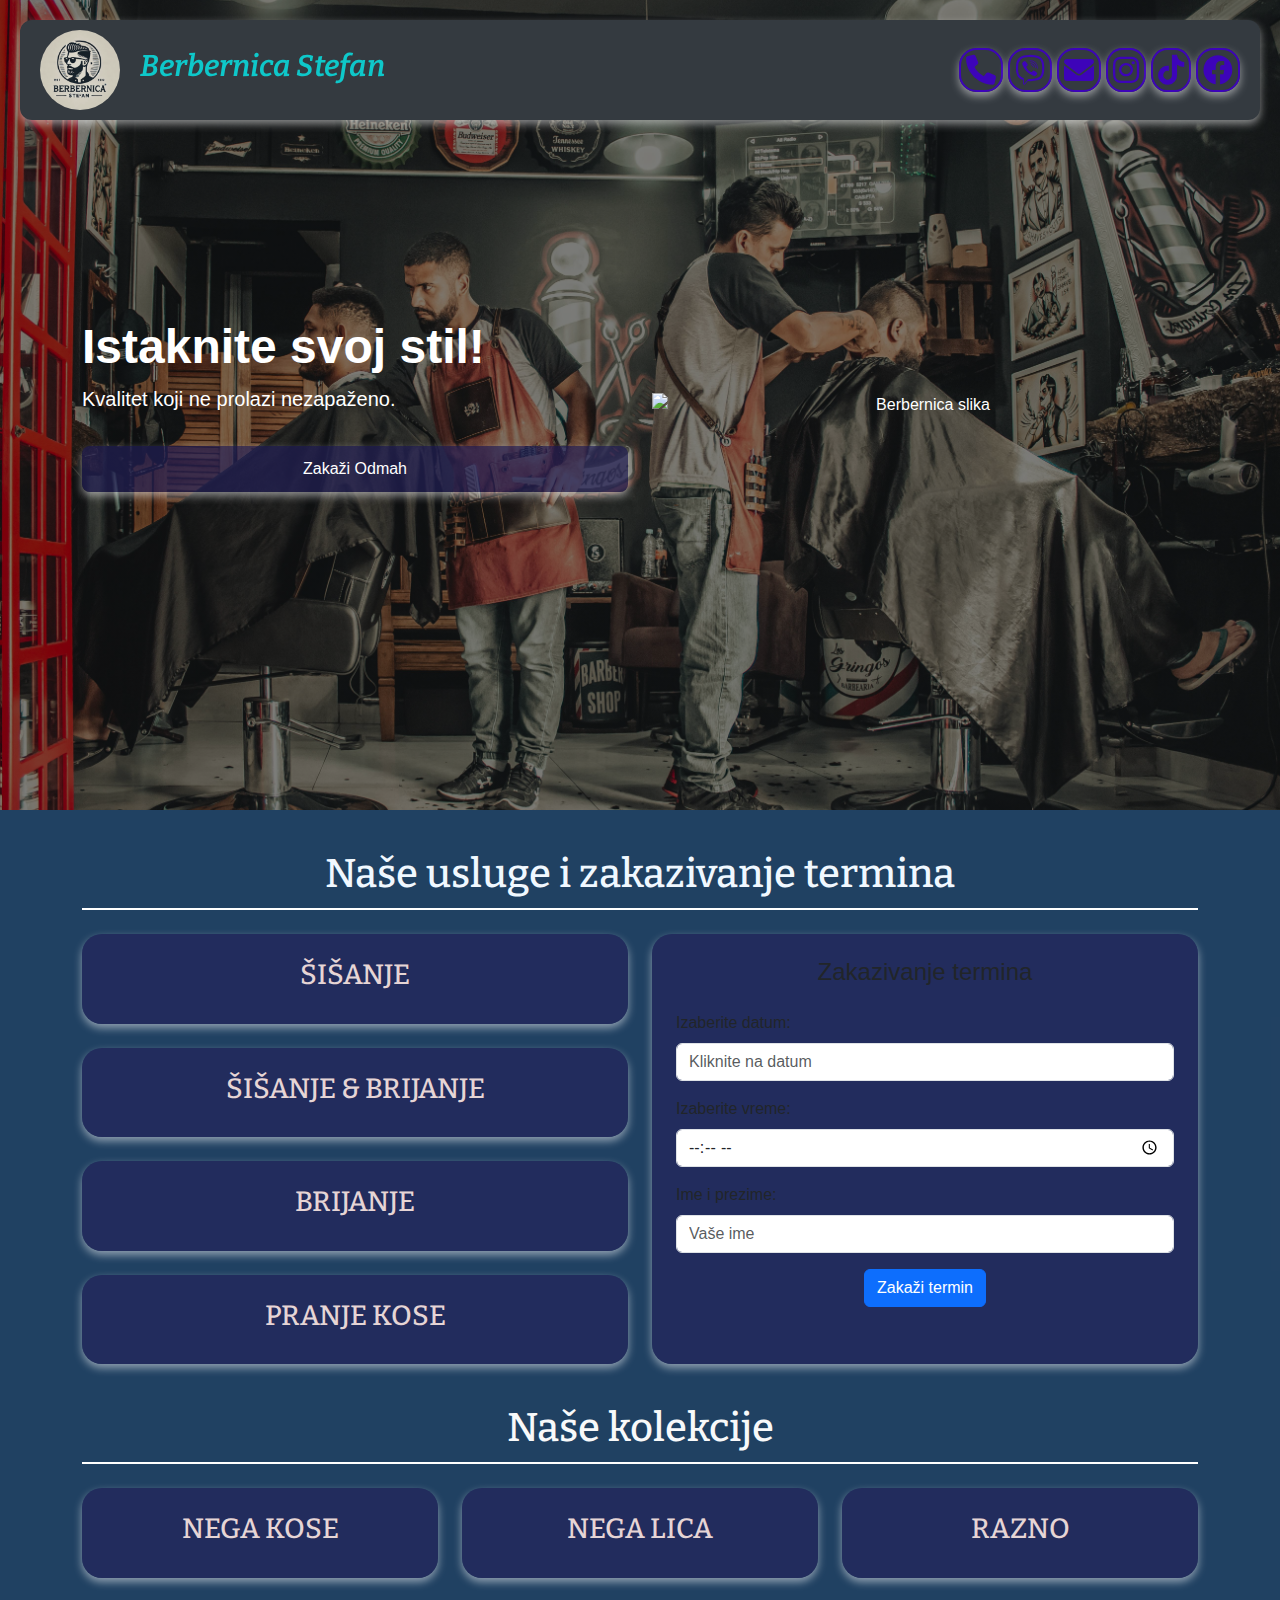
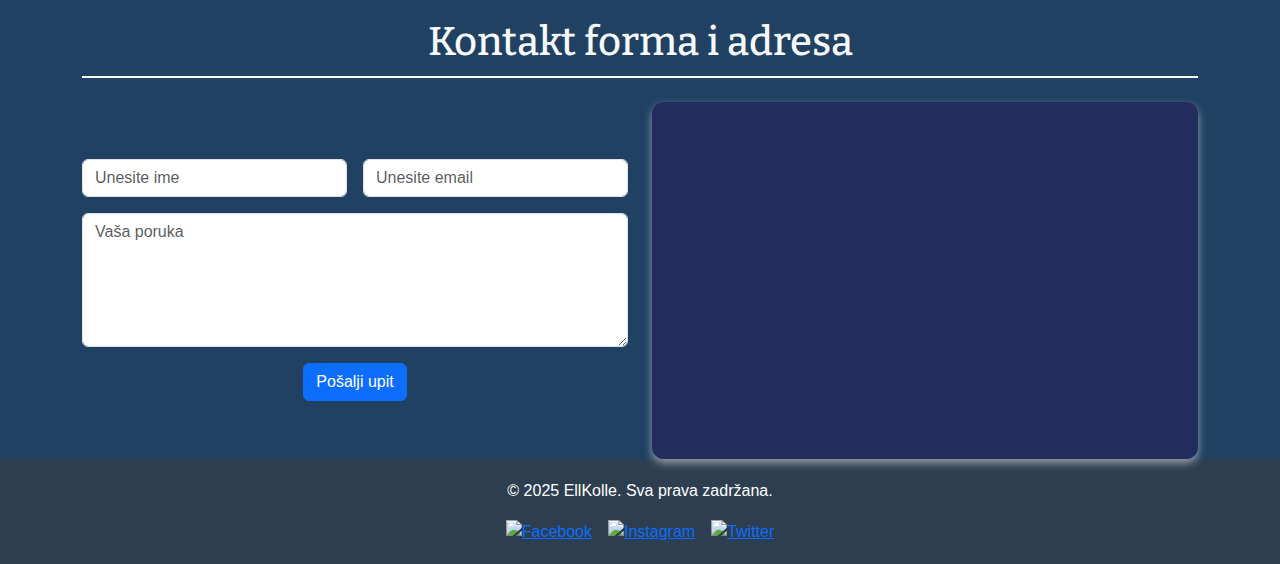
==== idex.html @ 20ad639a "Initial commit" ====
<!DOCTYPE html>
<html lang="sr" class="nova-tema">

<head>
    <meta charset="UTF-8">
    <meta name="viewport" content="width=device-width, initial-scale=1.0">
    <title>Berbernica Filip - Responzivna verzija</title>

    <!-- Bootstrap CDN -->
    <link href="https://cdn.jsdelivr.net/npm/bootstrap@5.3.0-alpha1/dist/css/bootstrap.min.css" rel="stylesheet">
    <link rel="shortcut icon" href="/assets/slike/favicon.png" type="image/png">
    <link rel="stylesheet" href="https://cdnjs.cloudflare.com/ajax/libs/fullcalendar/5.11.0/main.min.css">
    <link rel="stylesheet" href="styles.css">
    <link rel="stylesheet" href="https://cdnjs.cloudflare.com/ajax/libs/font-awesome/6.0.0-beta3/css/all.min.css">
    <link rel="preconnect" href="https://fonts.googleapis.com">
    <link rel="preconnect" href="https://fonts.gstatic.com" crossorigin>
    <link href="https://fonts.googleapis.com/css2?family=Bitter:ital,wght@0,100..900;1,100..900&family=Homenaje&family=Literata:ital,opsz,wght@0,7..72,200..900;
    1,7..72,200..900&family=Ubuntu:ital,wght@0,300;0,400;0,500;0,700;1,300;1,400;1,500;1,700&display=swap"
        rel="stylesheet">



</head>

<body>
    <!-- Header sa ikonama -->
    <header class="header-float">
        <div class="lg-name">
            <div class="logo">
                <a class="navbar-brand text-white" href="/">
                    <img src="/assets/slike/logoberber.webp" alt="Logo Berbernice" height="80">

                </a>

            </div>
            <div class="name">
                <h2> Berbernica Stefan </h2>
            </div>
        </div>
        <div class="kontakt-ikonice">
            <a href="tel:+381601234567">
                <i class="fas fa-phone" alt="Telefon"></i>
            </a>
            <a href="viber://chat?number=+381601234567">
                <i class="fa-brands fa-viber" alt="Viber"></i>
            </a>
            <a href="mailto:kontakt@berbernica.rs">
                <i class="fa-solid fa-envelope" alt="Email"></i>
            </a>
            <a href="https://www.instagram.com/berbernica" target="_blank">
                <i class="fa-brands fa-instagram" alt="Instagram"></i>
            </a>
            <a href="https://www.tiktok.com/@berbernica" target="_blank">
                <i class="fa-brands fa-tiktok" alt="TikTok"></i>
            </a>
            <a href="https://www.facebook.com/berbernica" target="_blank">
                <i class="fa-brands fa-facebook" alt="Facebook"></i>
            </a>
        </div>
    </header>


    <!-- Hero sekcija -->
    <section class="hero">
        <div class="container">
            <div class="row align-items-center">
                <!-- Leva strana sa tekstom -->
                <div class="col-md-6 text-center text-md-start hero-content">
                    <h1 class="display-5 fw-bold">Istaknite svoj stil!</h1>
                    <p class="lead">Kvalitet koji ne prolazi nezapaženo.</p>
                    <a href="/katalog" class="btn dugme mt-3">Zakaži Odmah</a>
                </div>
                <!-- Desna strana sa slikom -->
                <div class="col-md-6 text-center">
                    <img src="/assets/slike/hero-image.jpg" alt="Berbernica slika">
                </div>
            </div>
        </div>
    </section>
    <!-- Sekcija kolekcija sa kalendarom -->
    <section class="py-5">
        <div class="subhero">
            <div class="container">
                <h2 class="text-center mb-4">Naše usluge i zakazivanje termina</h2>
                <div class="row">
                    <!-- Leva strana sa kolekcijama -->
                    <div class="col-md-6">
                        <div class="row g-4">
                            <div class="col-12">
                                <div class="collection_item bg-light text-center p-4 shadow-sm">
                                    <a href="/collections/deodorants" class="text-decoration-none">
                                        <h3 class="collection_title">ŠIŠANJE</h3>
                                    </a>
                                </div>
                            </div>
                            <div class="col-12">
                                <div class="collection_item bg-light text-center p-4 shadow-sm">
                                    <a href="/collections/facial-toners" class="text-decoration-none">
                                        <h3 class="collection_title">ŠIŠANJE &amp BRIJANJE</h3>
                                    </a>
                                </div>
                            </div>
                            <div class="col-12">
                                <div class="collection_item bg-light text-center p-4 shadow-sm">
                                    <a href="/collections/face-scrubs" class="text-decoration-none">
                                        <h3 class="collection_title">BRIJANJE</h3>
                                    </a>
                                </div>
                            </div>
                            <div class="col-12">
                                <div class="collection_item bg-light text-center p-4 shadow-sm">
                                    <a href="/collections/face-scrubs" class="text-decoration-none">
                                        <h3 class="collection_title">PRANJE KOSE</h3>
                                    </a>
                                </div>
                            </div>

                        </div>
                    </div>
                    <!-- Desna strana sa kalendarom -->
                    <div class="col-md-6">
                        <div class="bg-light p-4 shadow-sm">
                            <h4 class="text-center">Zakazivanje termina</h4>
                            <div id="calendar" class="calendar-container mb-3"></div>
                            <form class="mt-3">
                                <div class="mb-3">
                                    <label for="selected-date" class="form-label">Izaberite datum:</label>
                                    <input type="text" class="form-control" id="selected-date"
                                        placeholder="Kliknite na datum" readonly required>
                                </div>
                                <div class="mb-3">
                                    <label for="selected-time" class="form-label">Izaberite vreme:</label>
                                    <input type="time" class="form-control" id="selected-time" required>
                                </div>
                                <div class="mb-3">
                                    <label for="user-name" class="form-label">Ime i prezime:</label>
                                    <input type="text" class="form-control" id="user-name" placeholder="Vaše ime"
                                        required>
                                </div>
                                <div class="text-center">
                                    <button type="submit" class="btn btn-primary">Zakaži termin</button>
                                </div>
                            </form>
                        </div>
                    </div>
                </div>
            </div>
        </div>
    </section>
    <!-- Sekcija kolekcija -->
    <section class="py-5">
        <div class="collection">
            <div class="container">
                <h2 class="text-center mb-4">Naše kolekcije</h2>
                <div class="row g-4">
                    <div class="col-12 col-sm-6 col-md-4">
                        <div class="collection_item bg-light text-center p-4 shadow-sm">
                            <a href="/collections/deodorants" class="text-decoration-none">
                                <h3 class="collection_title">NEGA KOSE</h3>
                            </a>
                        </div>
                    </div>
                    <div class="col-12 col-sm-6 col-md-4">
                        <div class="collection_item bg-light text-center p-4 shadow-sm">
                            <a href="/collections/facial-toners" class="text-decoration-none">
                                <h3 class="collection_title">NEGA LICA</h3>
                            </a>
                        </div>
                    </div>
                    <div class="col-12 col-sm-6 col-md-4">
                        <div class="collection_item bg-light text-center p-4 shadow-sm">
                            <a href="/collections/face-scrubs" class="text-decoration-none">
                                <h3 class="collection_title">RAZNO</h3>
                            </a>
                        </div>
                    </div>
                </div>
            </div>
        </div>
    </section>

    <!-- Kontakt forma sa mapom -->
    <section class="py-5 bg-light">

        <div class="container">
            <h2 class="text-center mb-4">Kontakt forma i adresa</h2>
            <div class="row align-items-center">
                <!-- Leva strana sa kontakt formom -->
                <div class="col-md-6">
                    <form class="row g-3">
                        <div class="col-md-6">
                            <input type="text" class="form-control" placeholder="Unesite ime" required>
                        </div>
                        <div class="col-md-6">
                            <input type="email" class="form-control" placeholder="Unesite email" required>
                        </div>
                        <div class="col-12">
                            <textarea class="form-control" rows="5" placeholder="Vaša poruka" required></textarea>
                        </div>
                        <div class="col-12 text-center">
                            <button type="submit" class="btn btn-primary">Pošalji upit</button>
                        </div>
                    </form>
                </div>
                <!-- Desna strana sa mapom -->
                <div class="col-md-6">
                    <div class="map-container shadow-sm">
                        <iframe
                            src="https://www.google.com/maps/embed?pb=!1m18!1m12!1m3!1d3151.8354345095925!2d144.95373531568088!3d-37.81627974202188!2m3!1f0!2f0!3f0!3m2!1i1024!2i768!4f13.1!3m3!1m2!1s0x6ad642af0f11fd81%3A0xf5777f704bcd5159!2sFederation+Square!5e0!3m2!1sen!2srs!4v1680721345823!5m2!1sen!2srs"
                            width="100%" height="350" style="border:0; border-radius: 12px;" allowfullscreen=""
                            loading="lazy" referrerpolicy="no-referrer-when-downgrade"></iframe>
                    </div>
                </div>
            </div>
        </div>

    </section>

    <!-- Footer -->
    <footer class="footer">
        <div class="container">
            <p>&copy; 2025 EllKolle. Sva prava zadržana.</p>
            <div class="d-flex justify-content-center">
                <a href="#" class="mx-2">
                    <img src="/assets/slike/facebook.png" alt="Facebook">
                </a>
                <a href="#" class="mx-2">
                    <img src="/assets/slike/instagram.png" alt="Instagram">
                </a>
                <a href="#" class="mx-2">
                    <img src="/assets/slike/twitter.png" alt="Twitter">
                </a>
            </div>
        </div>
    </footer>

    <!-- Bootstrap JS -->

    <script src="https://ajax.googleapis.com/ajax/libs/jquery/3.5.1/jquery.min.js"></script>
    <script src="https://cdnjs.cloudflare.com/ajax/libs/popper.js/1.16.0/umd/popper.min.js"></script>
    <script src="https://maxcdn.bootstrapcdn.com/bootstrap/4.5.2/js/bootstrap.min.js"></script>

    <script src="https://cdn.jsdelivr.net/npm/bootstrap@5.3.0-alpha1/dist/js/bootstrap.bundle.min.js"></script>

    <script src="https://cdnjs.cloudflare.com/ajax/libs/fullcalendar/5.11.0/main.min.js"></script>

    <script src="scripts.js"></script>

</body>

</html>
---- styles.css ----
body {
    font-family: "AdaptiraniFont", sans-serif;
    margin: 0;
    padding: 0;
    background-color: #2c3e50;
}

/*.header-float {
    position: fixed;
    top: 20px;
    left: 20px;
    right: 20px;
    z-index: 1030;
    border-radius: 12px;
    background-color: #343a40;
    box-shadow: 0 4px 8px rgba(0, 0, 0, 0.1);
    padding: 10px 20px;
    display: flex;
    justify-content: space-between;
    align-items: center;
    box-shadow: 0px 4px 8px rgba(255, 255, 255, 0.5); 
}
.header-float .logo {
    display: flex;
}
.header-float .logo img {
    border-radius: 50%;
}
.header-float h2 {
    padding-left: 20px;
    padding-top: 15px;
    color: rgba(0, 255, 255, 0.721);
    font-family: Bitter;
    font-style: italic;
    font-weight: 600;
    font-size: 30px;
}

.kontakt-ikonice {
    display: flex;
    gap: 5px;
}
.kontakt-ikonice i {
    color: rgb(61, 4, 185); 
    font-size: 30px; 
    padding: 5px; 
    gap: 5px;
    transition: transform 0.3s;
    border: 2px solid rgb(61, 4, 185);
    border-radius: 40%;
    box-shadow: 0px 4px 8px rgba(255, 255, 255, 0.5); 
    
}


.kontakt-ikonice a:hover {
    transform: scale(1.3);
}
*/
/* Osnovni stilovi */
/* Osnovni stilovi */
.header-float {
    position: fixed;
    top: 20px;
    left: 20px;
    right: 20px;
    z-index: 1030;
    border-radius: 12px;
    background-color: #343a40;
    box-shadow: 0 4px 8px rgba(0, 0, 0, 0.1);
    padding: 10px 20px;
    display: flex;
    justify-content: space-between;
    align-items: center;
    box-shadow: 0px 4px 8px rgba(255, 255, 255, 0.5);
    flex-wrap: nowrap;
}

.lg-name {
    display: flex;
}

.header-float .logo {
    display: flex;
    align-items: center;
}

.header-float .logo img {
    border-radius: 50%;
    height: 80px;
}

.header-float .name {
    display: flex;
    align-items: center;
    margin-left: 20px;
}

.header-float h2 {
    color: rgba(0, 255, 255, 0.721);
    font-family: Bitter;
    font-style: italic;
    font-weight: 600;
    font-size: 30px;
}

.kontakt-ikonice {
    display: flex;
    gap: 5px;
    flex-wrap: nowrap;
    margin-left: auto;
}

.kontakt-ikonice i {
    color: rgb(61, 4, 185);
    font-size: 30px;
    padding: 5px;
    border: 2px solid rgb(61, 4, 185);
    border-radius: 40%;
    box-shadow: 0px 4px 8px rgba(255, 255, 255, 0.5);
}

.kontakt-ikonice a:hover {
    transform: scale(1.3);
}

/* Medija upiti za mobilne uređaje */
@media (max-width: 768px) {
    .header-float {
        flex-direction: column; /* Menja raspored elementa na kolonu */
        padding: 10px;
    }

    .lg-name {
        flex-direction: row; /* Menja raspored elementa na kolonu */
        align-items: center; /* Centrira sadržaj */
    }

    .header-float .name {
        margin-left: 0; /* Uklanja levi razmak */
        margin-top: 10px; /* Dodaje razmak između loga i naslova */
    }
    .header-float .name .logo {
        width: 40px;
    }
    .header-float .name h2 {
        font-size: 25px; /* Smanjuje veličinu slova na mobilnim uređajima */
        text-align: center;
        text-transform: uppercase;
    }

    .kontakt-ikonice {
        justify-content: center; /* Centrira ikonice */
        align-items: center;
        margin: 0;
    
    }
    .kontakt-ikonice i {
        font-size: 20px;
    
    }
    .shadow-sm {
        margin-top: 10px;
    }
}


.hero {
    height: 90vh;
    background: linear-gradient(rgba(0, 0, 0, 0.5), rgba(0, 0, 0, 0.5)), url('/assets/slike/berberin1.jpg') center/cover no-repeat;
    color: white;
    display: flex;
    align-items: center;
    justify-content: center;
    padding: 50px;
    
}

.dugme {
    background-color: #23205ba5;
    padding: 10px 20px;
    color: white;
    border-radius: 8px;
    transition: background-color 0.3s;
    box-shadow: 0px 4px 8px rgba(255, 255, 255, 0.5); 
}

.dugme:hover {
    background-color: #0c2ce2;
}
section.py-5 {
    padding-top: 0 !important;
    padding-bottom: 0 !important;
}

.subhero {
    background-color: #1b436ca3;
    margin-top: 0;
    padding-top: 0 !important;
}
.subhero h2 {
    padding-top: 40px;
    padding-bottom: 10px;
    font-family: Bitter;
    color: aliceblue;
    font-size: 40px;
    border-bottom: 2px solid white;
}

.collection {
    background-color: #1b436ca3;
    
}
.collection h2{
    color: #f8f9fa;
    font-style: inherit;
    font-family: Bitter;
    font-size: 40px;
    padding-top: 40px;
    padding-bottom: 10px;
    border-bottom: 2px solid white;
    
    
}
.shadow-sm {
    border-radius: 20px;
    box-shadow: 0px 4px 8px rgba(255, 255, 255, 0.5) !important; 
    background-color: #23205ba5 !important;
    
    
}

.shadow-sm a {
    margin: 0 !important; 
    padding: 0 !important;
    color: rgb(230, 213, 213);
    font-family: Bitter;
    font-weight: 400;
    white-space: nowrap;  /* Sprečava prelazak teksta u novi red */
    overflow: hidden;     /* Skriva deo teksta koji izlazi van granica elementa */
    text-overflow: ellipsis; /* Dodaje elipse na kraju teksta ako je skraćen */;
    
} 

.footer {
    background-color: #2c3e50;
    color: white;
    padding: 20px;
    text-align: center;
}

.py-5.bg-light {
    background-color: #1b436ca3 !important; /* Ovo je primer nove boje pozadine */
}
.map-container {
    border-radius: 12px;
    overflow: hidden;
}
.calendar-container {
    border-radius: 12px;
    overflow: hidden;
    box-shadow: 0 4px 8px rgba(0, 0, 0, 0.1);
}

.fc-header-toolbar {
    background-color: #f8f9fa;
    padding: 10px;
    border-radius: 8px;
}

.fc .fc-daygrid-day {
    background-color: white;
    border: 1px solid #e9ecef;
    cursor: pointer;
}

.fc .fc-daygrid-day:hover {
    background-color: #f1f1f1;
}

.fc-day-today {
    background-color: rgba(0, 123, 255, 0.1) !important;
}

.fc-button {
    background-color: #007bff;
    border: none;
    color: white;
    border-radius: 5px;
    padding: 6px 12px;
}

.fc-button:hover {
    background-color: #0056b3;
}
.row {
    display: flex;
    flex-wrap: wrap;
}

.col-md-6 {
    display: flex;
    flex-direction: column;
}

.collection_item, .bg-light {
    flex-grow: 1; /* Ovo će omogućiti da se elementi rastežu da popune dostupan prostor */
}
.bg-light h2 {
    color: #f8f9fa;
    font-style: inherit;
    font-family: Bitter;
    font-size: 40px;
    padding-top: 40px;
    padding-bottom: 10px;
    border-bottom: 2px solid white;
    
}
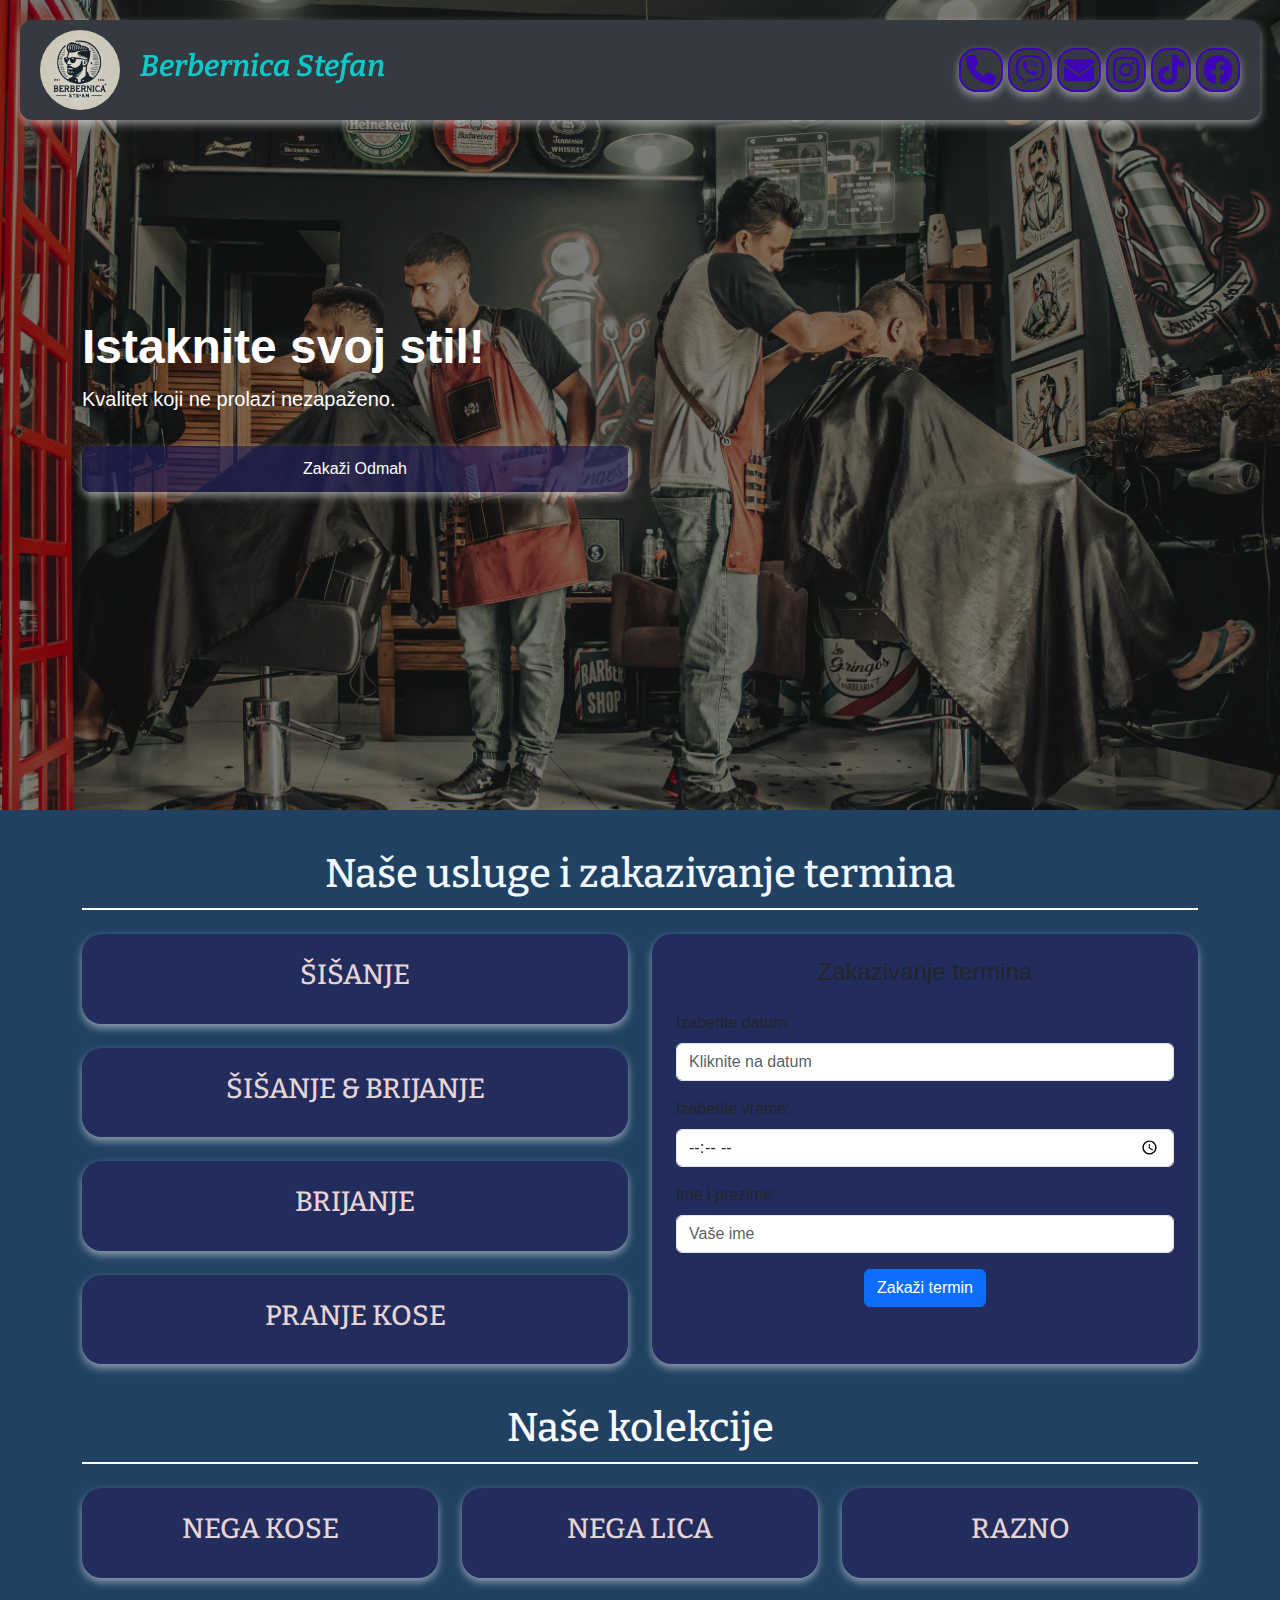
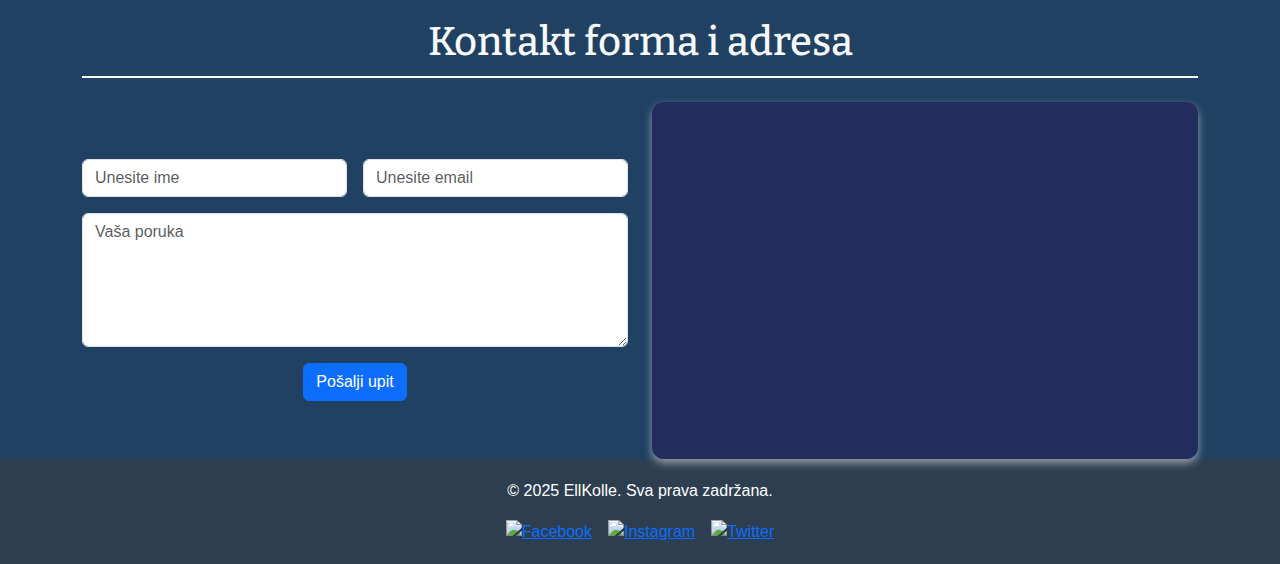
==== commit 79534856: "izmene koda poc greseke" ====
--- a/idex.html
+++ b/idex.html
@@ -28,7 +28,7 @@
         <div class="lg-name">
             <div class="logo">
                 <a class="navbar-brand text-white" href="/">
-                    <img src="/assets/slike/logoberber.webp" alt="Logo Berbernice" height="80">
+                    <img src="assets/slike/logoberber.webp" alt="Logo Berbernice" height="80">
 
                 </a>
 
@@ -72,7 +72,7 @@
                 </div>
                 <!-- Desna strana sa slikom -->
                 <div class="col-md-6 text-center">
-                    <img src="/assets/slike/hero-image.jpg" alt="Berbernica slika">
+                    <img src="assets/slike/hero-image.jpg" alt="">
                 </div>
             </div>
         </div>
--- a/styles.css
+++ b/styles.css
@@ -167,7 +167,7 @@
 
 .hero {
     height: 90vh;
-    background: linear-gradient(rgba(0, 0, 0, 0.5), rgba(0, 0, 0, 0.5)), url('/assets/slike/berberin1.jpg') center/cover no-repeat;
+    background: linear-gradient(rgba(0, 0, 0, 0.5), rgba(0, 0, 0, 0.5)), url('assets/slike/berberin1.jpg') center/cover no-repeat;
     color: white;
     display: flex;
     align-items: center;
